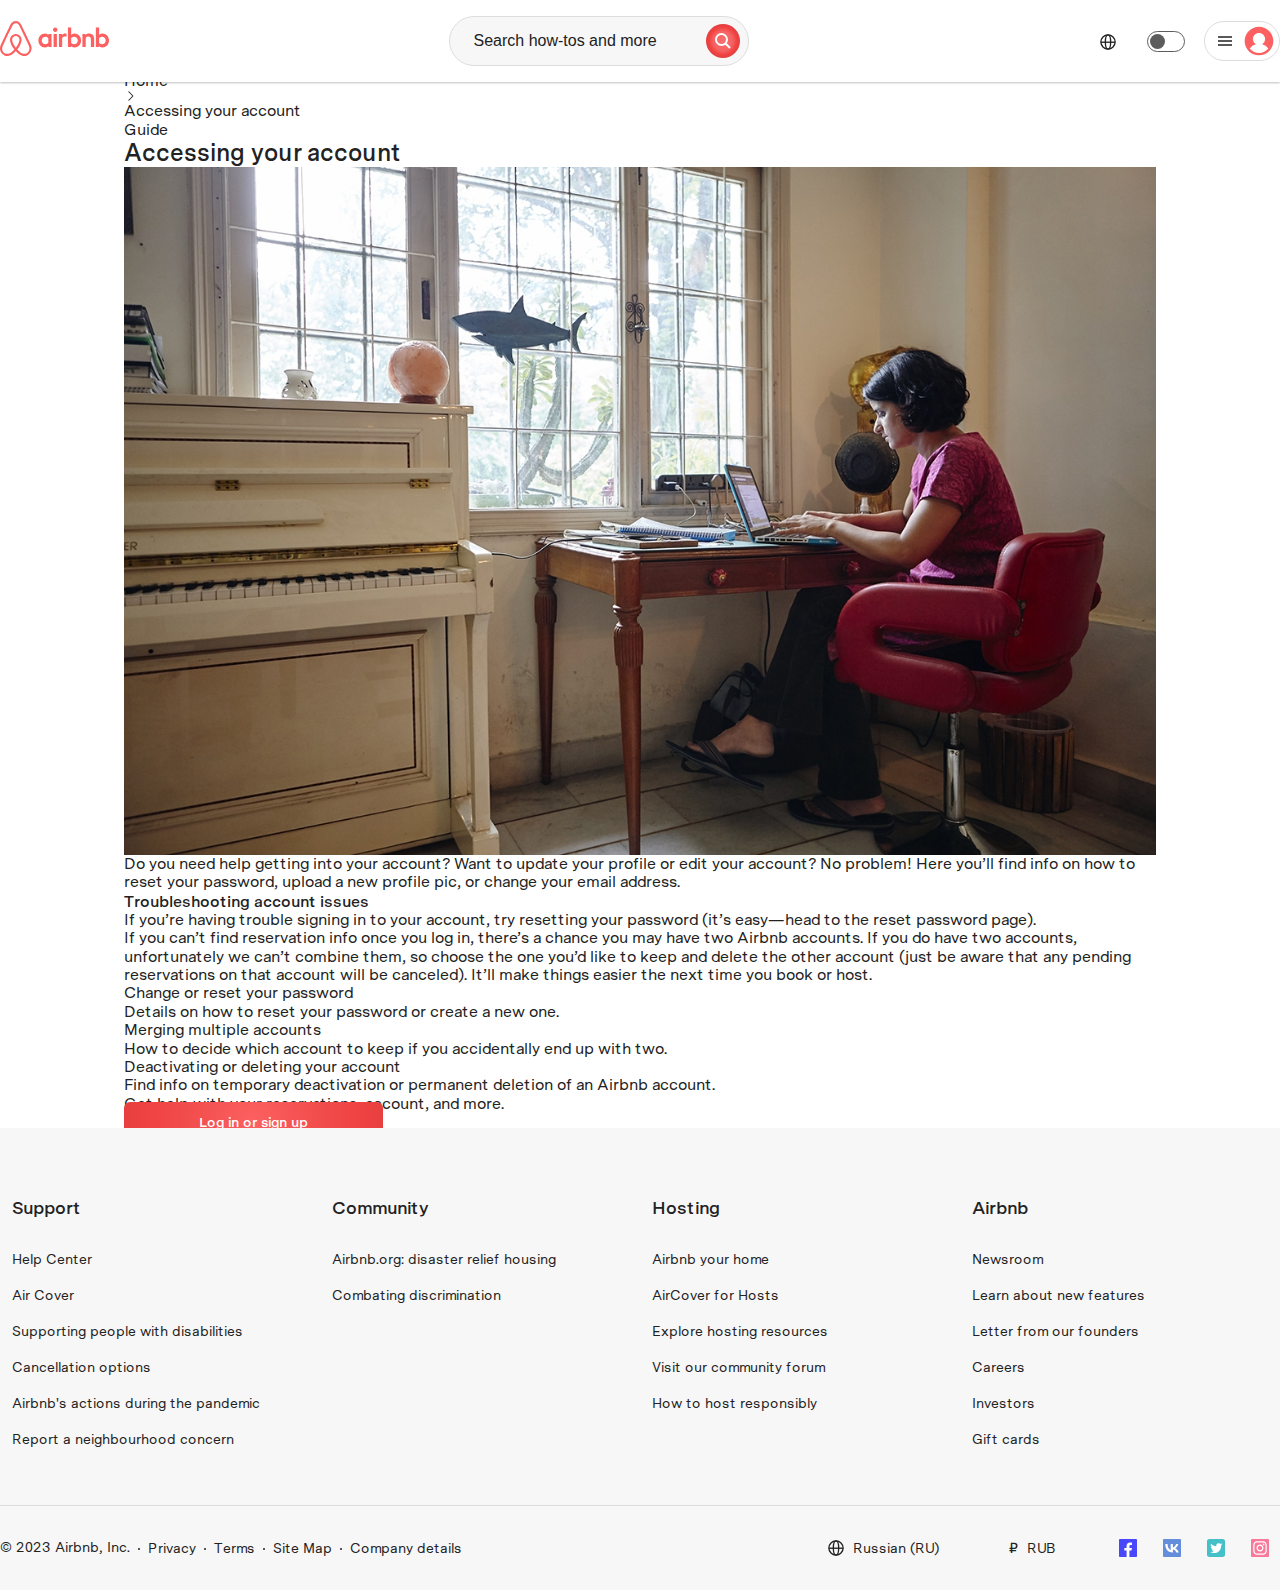
==== help-details.html @ 69969114 "структура стр help-details" ====
<!DOCTYPE html>
<html lang="en">

<head>
  <meta charset="UTF-8">
  <meta http-equiv="X-UA-Compatible" content="IE=edge">
  <meta name="viewport" content="width=device-width, initial-scale=1.0">
  <title>Help-details page</title>
  <meta name="color-scheme" content="light dark">
  <meta name="theme-color" media="(prefers-color-scheme: light)">
  <meta name="theme-color" media="(prefers-color-scheme: dark)">

  <script type="module">
    // https://doka.guide/js/match-media/
    if (matchMedia('(prefers-color-scheme: dark)').media === 'not all') {
      document.documentElement.style.display = 'none';
      document.head.insertAdjacentHTML(
        'beforeend',
        '<link rel="stylesheet" href="styles/light.css" onload="document.documentElement.style.display=\'\'">'
      );
    }
  </script>

  <link rel="stylesheet" href="css/light.css" media="(prefers-color-scheme: light)">
  <link rel="stylesheet" href="css/dark.css" media="(prefers-color-scheme: dark)">
  <link rel="stylesheet" href="css/style.css">
</head>

<body>
  <header class="header">
    <div class="container">
      <div class="flex">
        <a href="index.html" class="header-logo">
          <svg xmlns="http://www.w3.org/2000/svg" width="109" height="35" viewBox="0 0 109 35" fill="none">
            <g clip-path="url(#clip0_202_1081)">
              <path
                d="M57.4454 8.79379C57.4454 10.0551 56.4579 11.0711 55.232 11.0711C54.0062 11.0711 53.0187 10.0551 53.0187 8.79379C53.0187 7.53253 53.9721 6.51652 55.232 6.51652C56.4919 6.55155 57.4454 7.56757 57.4454 8.79379ZM48.3195 13.3834C48.3195 13.5936 48.3195 13.9439 48.3195 13.9439C48.3195 13.9439 47.2639 12.5425 45.0165 12.5425C41.3048 12.5425 38.4104 15.4504 38.4104 19.4795C38.4104 23.4735 41.2708 26.4164 45.0165 26.4164C47.2979 26.4164 48.3195 24.98 48.3195 24.98V25.5756C48.3195 25.8559 48.5238 26.0661 48.7962 26.0661H51.5544V12.8929C51.5544 12.8929 49.0346 12.8929 48.7962 12.8929C48.5238 12.8929 48.3195 13.1381 48.3195 13.3834ZM48.3195 21.8268C47.8087 22.5976 46.7872 23.2633 45.5613 23.2633C43.382 23.2633 41.7134 21.8619 41.7134 19.4795C41.7134 17.0971 43.382 15.6957 45.5613 15.6957C46.7531 15.6957 47.8428 16.3964 48.3195 17.1321V21.8268ZM53.5975 12.8929H56.8665V26.0661H53.5975V12.8929ZM102.428 12.5425C100.18 12.5425 99.1249 13.9439 99.1249 13.9439V6.55155H95.8559V26.0661C95.8559 26.0661 98.3757 26.0661 98.6141 26.0661C98.8865 26.0661 99.0908 25.8208 99.0908 25.5756V24.98C99.0908 24.98 100.146 26.4164 102.394 26.4164C106.106 26.4164 109 23.4735 109 19.4795C109 15.4855 106.105 12.5425 102.428 12.5425ZM101.883 23.2282C100.623 23.2282 99.6357 22.5626 99.1249 21.7918V17.0971C99.6357 16.3964 100.725 15.6607 101.883 15.6607C104.062 15.6607 105.731 17.0621 105.731 19.4444C105.731 21.8268 104.062 23.2282 101.883 23.2282ZM94.1533 18.2533V26.1011H90.8843V18.6386C90.8843 16.4665 90.2033 15.5906 88.3645 15.5906C87.377 15.5906 86.3554 16.1161 85.7084 16.8869V26.0661H82.4395V12.8929H85.0274C85.2998 12.8929 85.5041 13.1381 85.5041 13.3834V13.9439C86.4576 12.9279 87.7175 12.5425 88.9774 12.5425C90.4076 12.5425 91.5994 12.963 92.5529 13.8038C93.7106 14.7848 94.1533 16.046 94.1533 18.2533ZM74.5054 12.5425C72.258 12.5425 71.2023 13.9439 71.2023 13.9439V6.55155H67.9334V26.0661C67.9334 26.0661 70.4532 26.0661 70.6916 26.0661C70.964 26.0661 71.1683 25.8208 71.1683 25.5756V24.98C71.1683 24.98 72.2239 26.4164 74.4713 26.4164C78.183 26.4164 81.0774 23.4735 81.0774 19.4795C81.1114 15.4855 78.217 12.5425 74.5054 12.5425ZM73.9605 23.2282C72.7006 23.2282 71.7131 22.5626 71.2023 21.7918V17.0971C71.7131 16.3964 72.8028 15.6607 73.9605 15.6607C76.1399 15.6607 77.8084 17.0621 77.8084 19.4444C77.8084 21.8268 76.1399 23.2282 73.9605 23.2282ZM65.1071 12.5425C66.0946 12.5425 66.6053 12.7177 66.6053 12.7177V15.8358C66.6053 15.8358 63.8812 14.8899 62.1786 16.8869V26.1011H58.9096V12.8929C58.9096 12.8929 61.4295 12.8929 61.6678 12.8929C61.9402 12.8929 62.1446 13.1381 62.1446 13.3834V13.9439C62.7575 13.2082 64.0855 12.5425 65.1071 12.5425ZM31.1574 24.8749C30.9871 24.4545 30.8168 23.999 30.6466 23.6136C30.3742 22.983 30.1018 22.3874 29.8634 21.8268L29.8293 21.7918C27.4798 16.5365 24.9599 11.2112 22.3039 5.95596L22.2017 5.74575C21.9293 5.22022 21.6569 4.65966 21.3845 4.0991C21.044 3.46847 20.7034 2.8028 20.1586 2.17217C19.069 0.770771 17.5026 0 15.834 0C14.1314 0 12.5991 0.770771 11.4754 2.1021C10.9646 2.73273 10.59 3.3984 10.2495 4.02903C9.9771 4.58959 9.70469 5.15015 9.43227 5.67568L9.33012 5.88589C6.70812 11.1411 4.15423 16.4665 1.80466 21.7217L1.7706 21.7918C1.53224 22.3524 1.25983 22.9479 0.987412 23.5786C0.817153 23.964 0.646893 24.3844 0.476634 24.8398C0.0339598 26.1361 -0.102248 27.3624 0.0680117 28.6236C0.442582 31.2512 2.14517 33.4585 4.49475 34.4394C5.3801 34.8248 6.2995 35 7.25295 35C7.52537 35 7.86589 34.965 8.1383 34.9299C9.26201 34.7898 10.4198 34.4044 11.5435 33.7387C12.9396 32.9329 14.2676 31.7768 15.7659 30.0951C17.2642 31.7768 18.6263 32.9329 19.9884 33.7387C21.1121 34.4044 22.2698 34.7898 23.3935 34.9299C23.6659 34.965 24.0065 35 24.2789 35C25.2323 35 26.1858 34.8248 27.0371 34.4394C29.4207 33.4585 31.0893 31.2162 31.4638 28.6236C31.7362 27.3974 31.6 26.1712 31.1574 24.8749ZM15.8 26.6967C13.9612 24.3143 12.7694 22.0721 12.3607 20.1802C12.1905 19.3744 12.1564 18.6737 12.2586 18.043C12.3267 17.4825 12.531 16.992 12.8034 16.5716C13.4504 15.6256 14.5401 15.03 15.8 15.03C17.0599 15.03 18.1836 15.5906 18.7965 16.5716C19.069 16.992 19.2733 17.4825 19.3414 18.043C19.4435 18.6737 19.4095 19.4094 19.2392 20.1802C18.8306 22.037 17.6388 24.2793 15.8 26.6967ZM29.3867 28.3433C29.1483 30.1652 27.9565 31.7417 26.2879 32.4424C25.4707 32.7928 24.5854 32.8979 23.7 32.7928C22.8487 32.6877 21.9974 32.4074 21.1121 31.8819C19.8862 31.1812 18.6603 30.0951 17.2301 28.4835C19.4776 25.6456 20.8396 23.0531 21.3504 20.7407C21.5888 19.6547 21.6228 18.6737 21.5207 17.7628C21.3845 16.8869 21.078 16.0811 20.6013 15.3804C19.5457 13.8038 17.775 12.8929 15.8 12.8929C13.825 12.8929 12.0543 13.8388 10.9987 15.3804C10.5219 16.0811 10.2155 16.8869 10.0793 17.7628C9.94305 18.6737 9.9771 19.6897 10.2495 20.7407C10.7603 23.0531 12.1564 25.6807 14.3698 28.5185C12.9737 30.1301 11.7137 31.2162 10.4879 31.9169C9.60253 32.4424 8.75124 32.7227 7.89994 32.8278C6.98054 32.9329 6.09519 32.7928 5.312 32.4775C3.64346 31.7768 2.45164 30.2002 2.21328 28.3784C2.11112 27.5025 2.17923 26.6266 2.51975 25.6456C2.6219 25.2953 2.79216 24.9449 2.96242 24.5245C3.20078 23.964 3.4732 23.3684 3.74561 22.7728L3.77966 22.7027C6.12924 17.4825 8.64908 12.1572 11.2711 6.97197L11.3732 6.76176C11.6456 6.23624 11.9181 5.67568 12.1905 5.15015C12.4629 4.58959 12.7694 4.06406 13.1439 3.60861C13.859 2.76777 14.8125 2.31231 15.8681 2.31231C16.9237 2.31231 17.8771 2.76777 18.5922 3.60861C18.9668 4.06406 19.2733 4.58959 19.5457 5.15015C19.8181 5.67568 20.0905 6.23624 20.3629 6.76176L20.4651 6.97197C23.053 12.1922 25.5729 17.5175 27.9224 22.7377V22.7728C28.1948 23.3333 28.4332 23.964 28.7056 24.5245C28.8759 24.9449 29.0461 25.2953 29.1483 25.6456C29.4207 26.5566 29.5229 27.4324 29.3867 28.3433Z"
                fill="#fc6060" />
            </g>
            <defs>
              <clipPath id="clip0_202_1081">
                <rect width="109" height="35" fill="white" />
              </clipPath>
            </defs>
          </svg>
        </a>


        <div class="help-search__wrapper">
          <form class="help-search" action="#" role="search">
            <input class="input-search" type="search" maxlength="100" placeholder="Search how-tos and more">

            <button class="btn btn-search">
              <svg xmlns="http://www.w3.org/2000/svg" viewBox="0 0 32 32" aria-hidden="true" role="presentation"
                focusable="false"
                style="display: block; fill: none; height: 16px; width: 16px; stroke: #fff; stroke-width: 4; overflow: visible;">
                <path fill="none" d="M13 24a11 11 0 1 0 0-22 11 11 0 0 0 0 22zm8-3 9 9"></path>
              </svg>
            </button>

            <div class="search-menu">

              <h3>Top articles</h3>

              <div class="search-menu__article search-menu__items">
                <div class="block-image">
                  <svg xmlns="http://www.w3.org/2000/svg" viewBox="0 0 32 32" aria-hidden="true" role="presentation"
                    focusable="false" style="display: block; height: 24px; width: 24px; fill: currentcolor;">
                    <path
                      d="M25 3a2 2 0 0 1 2 1.85V7h2a2 2 0 0 1 2 1.85V26a3 3 0 0 1-3 3H4a3 3 0 0 1-3-2.82V5a2 2 0 0 1 1.85-2H3zm4 6h-2v17a1 1 0 0 0 2 .12V26zm-4-4H3v21a1 1 0 0 0 .88 1H25zM13 21v2H7v-2zm8 0v2h-6v-2zm-8-4v2H7v-2zm8 0v2h-6v-2zm0-8v6H7V9zm-2 2H9v2h10z">
                    </path>
                  </svg>
                </div>
                <div class="block-description">
                  <p>Canceling your reservation for a stay</p>
                </div>
              </div>

              <div class="search-menu__article search-menu__items">
                <div class="block-image">
                  <svg xmlns="http://www.w3.org/2000/svg" viewBox="0 0 32 32" aria-hidden="true" role="presentation"
                    focusable="false" style="display: block; height: 24px; width: 24px; fill: currentcolor;">
                    <path
                      d="M25 3a2 2 0 0 1 2 1.85V7h2a2 2 0 0 1 2 1.85V26a3 3 0 0 1-3 3H4a3 3 0 0 1-3-2.82V5a2 2 0 0 1 1.85-2H3zm4 6h-2v17a1 1 0 0 0 2 .12V26zm-4-4H3v21a1 1 0 0 0 .88 1H25zM13 21v2H7v-2zm8 0v2h-6v-2zm-8-4v2H7v-2zm8 0v2h-6v-2zm0-8v6H7V9zm-2 2H9v2h10z">
                    </path>
                  </svg>
                </div>
                <div class="block-description">
                  <p>Change the date or time of your Experience reservation</p>
                </div>
              </div>

              <div class="search-menu__article search-menu__items">
                <div class="block-image">
                  <svg xmlns="http://www.w3.org/2000/svg" viewBox="0 0 32 32" aria-hidden="true" role="presentation"
                    focusable="false" style="display: block; height: 24px; width: 24px; fill: currentcolor;">
                    <path
                      d="M25 3a2 2 0 0 1 2 1.85V7h2a2 2 0 0 1 2 1.85V26a3 3 0 0 1-3 3H4a3 3 0 0 1-3-2.82V5a2 2 0 0 1 1.85-2H3zm4 6h-2v17a1 1 0 0 0 2 .12V26zm-4-4H3v21a1 1 0 0 0 .88 1H25zM13 21v2H7v-2zm8 0v2h-6v-2zm-8-4v2H7v-2zm8 0v2h-6v-2zm0-8v6H7V9zm-2 2H9v2h10z">
                    </path>
                  </svg>
                </div>
                <div class="block-description">
                  <p>If your Host cancels your reservation</p>
                </div>
              </div>
            </div>
          </form>
        </div>

        <div class="header-buttons">
          <button class="btn btn-icon">
            <svg viewBox="0 0 18 18" fill="none" xmlns="http://www.w3.org/2000/svg">
              <circle cx="9" cy="9" r="8" stroke="#222" stroke-width="1.5" />
              <ellipse cx="9" cy="9" rx="3" ry="8" stroke="#222" stroke-width="1.5" />
              <line x1="1" y1="9.25" x2="17" y2="9.25" stroke="#222" stroke-width="1.5" />
            </svg>
          </button>

          <fieldset class="switcher">
            <input type="checkbox" class="switch">
            <label for="s2"></label>
          </fieldset>


          <button class="dropdown-button btn">
            <div class="icon">
              <svg viewBox="0 0 32 32" xmlns="http://www.w3.org/2000/svg" aria-hidden="true" role="presentation"
                focusable="false"
                style="display: block; fill: none; height: 16px; width: 16px; stroke: currentcolor; stroke-width: 3; overflow: visible;">
                <g fill="none" fill-rule="nonzero">
                  <path d="m2 16h28"></path>
                  <path d="m2 24h28"></path>
                  <path d="m2 8h28"></path>
                </g>
              </svg>
            </div>

            <div class="avatar">
              <svg viewBox="0 0 32 32" xmlns="http://www.w3.org/2000/svg" aria-hidden="true" role="presentation"
                focusable="false" style="display: block; height: 100%; width: 100%; fill: currentcolor;">
                <path
                  d="m16 .7c-8.437 0-15.3 6.863-15.3 15.3s6.863 15.3 15.3 15.3 15.3-6.863 15.3-15.3-6.863-15.3-15.3-15.3zm0 28c-4.021 0-7.605-1.884-9.933-4.81a12.425 12.425 0 0 1 6.451-4.4 6.507 6.507 0 0 1 -3.018-5.49c0-3.584 2.916-6.5 6.5-6.5s6.5 2.916 6.5 6.5a6.513 6.513 0 0 1 -3.019 5.491 12.42 12.42 0 0 1 6.452 4.4c-2.328 2.925-5.912 4.809-9.933 4.809z">
                </path>
              </svg>
              <!-- <img src="images/header/avatar.jpg" alt="avatar"> -->
            </div>

            <div class="dropdown-menu">
              <a href="#">
                <b>Log in</b>
              </a>
              <a href="#">Sign up</a>
              <div class="dropdown-line"></div>
              <a href="#">Airbnb your home</a>
              <a href="help.html">Help</a>
            </div>
          </button>
        </div>


      </div>
    </div>
  </header>

  <main>
    <section class="help-details">
      <div class="container">
        <div class="wrapper-1">
         
        <nav class="help-details__nav">
          <a href="#">
            <span>Home</span>
          </a>
            <span class="help-details__nav__svg">
              <svg xmlns="http://www.w3.org/2000/svg"
               viewBox="0 0 32 32"
               aria-hidden="true"
               role="presentation"
               focusable="false"
               style="display: block; fill: none; height: 12px; width: 12px; stroke: currentcolor; stroke-width: 2.66667; overflow: visible;">
               <path fill="none" d="m12 4 11.3 11.3a1 1 0 0 1 0 1.4L12 28">
               </path>
              </svg>
            </span>
            <span class="help-details__nav__text">
              Accessing your account
            </span>
        </nav>

        <div class="help-details__block">

          <div class="help-details__leftside">
            <span>
              Guide
            </span>
            <h2>
              Accessing your account
            </h2>
            <div class="help-details__image">
              <img src="images/cards/help-image2.jpg" alt="image">
            </div>
            <p>
              Do you need help getting into your account?
              Want to update your profile or edit your account?
              No problem! Here you’ll find info on how to reset your
              password, upload a new profile pic, or change your email address.
            </p>
            <h3>
              Troubleshooting account issues
            </h3>
            <div class="line-bottom">
            <p>
              If you’re having trouble signing in to your account,
              try resetting your password (it’s easy—head to the <a href="#">reset password page</a>).
            </p>
            <p>
              If you can’t find reservation info once you log in,
              there’s a chance you may have two Airbnb accounts.
              If you do have two accounts, unfortunately we can’t 
              combine them, so choose the one you’d like to keep 
              and delete the other account (just be aware that any
              pending reservations on that account will be canceled).
              It’ll make things easier the next time you book or host.
            </p>
            </div>
            <div class="line-bottom">
              <a href="#">
              Change or reset your password
              </a>
              <p>
              Details on how to reset your password or create a new one.
              </p>
            </div>
            <div class="line-bottom">
              <a href="#">
                Merging multiple accounts
              </a>
              <p>
                How to decide which account to keep if you accidentally end up with two.
              </p>
            </div>
            <div class="line-bottom">
              <a href="#">
                Deactivating or deleting your account
              </a>
              <p>
                Find info on temporary deactivation or permanent deletion of an Airbnb account.
              </p>
            </div>
            
          </div>

          <div class="help-details__rightside">
              <div class="help-details__log-in">
                <p>Get help with your reservations, account, and more.
                </p>
                <a href="https://www.airbnb.co.uk/login?redirect_url=/help" class="btn btn-airbnb" target="_blank">
                  <span>Log in or sign up</span>
                </a>
              </div>
          </div>

        </div>
       
        </div>
      </div>
    </section>
  </main>

  <footer class="footer">
    <div class="container">
      <div class="footer-top">
        <nav class="footer-top__column">
          <h3>Support</h3>

          <a class="footer-link" href="#" target="_blank">Help Center</a>
          <a class="footer-link" href="#" target="_blank">Air Cover</a>
          <a class="footer-link" href="#" target="_blank">Supporting people with disabilities</a>
          <a class="footer-link" href="#" target="_blank">Cancellation options</a>
          <a class="footer-link" href="#" target="_blank">Airbnb's actions during the pandemic</a>
          <a class="footer-link" href="#" target="_blank">Report a neighbourhood concern</a>
        </nav>

        <nav class="footer-top__column">
          <h3>Community</h3>

          <a class="footer-link" href="#" target="_blank">Airbnb.org: disaster relief housing</a>
          <a class="footer-link" href="#" target="_blank">Combating discrimination</a>
        </nav>

        <nav class="footer-top__column">
          <h3>Hosting</h3>

          <a class="footer-link" href="#" target="_blank">Airbnb your home</a>
          <a class="footer-link" href="#" target="_blank">AirCover for Hosts</a>
          <a class="footer-link" href="#" target="_blank">Explore hosting resources</a>
          <a class="footer-link" href="#" target="_blank">Visit our community forum</a>
          <a class="footer-link" href="#" target="_blank">How to host responsibly</a>
        </nav>

        <nav class="footer-top__column">
          <h3>Airbnb</h3>

          <a class="footer-link" href="#" target="_blank">Newsroom</a>
          <a class="footer-link" href="#" target="_blank">Learn about new features</a>
          <a class="footer-link" href="#" target="_blank">Letter from our founders</a>
          <a class="footer-link" href="#" target="_blank">Careers</a>
          <a class="footer-link" href="#" target="_blank">Investors</a>
          <a class="footer-link" href="#" target="_blank">Gift cards</a>
        </nav>
      </div>

      <div class="footer-bottom">
        <nav class="footer-bottom__row">
          <h3>© 2023 Airbnb, Inc.</h3>
          <a class="footer-link ml-8px" href="#" target="_blank">Privacy</a>
          <a class="footer-link ml-8px" href="#" target="_blank">Terms</a>
          <a class="footer-link ml-8px" href="#" target="_blank">Site Map</a>
          <a class="footer-link ml-8px" href="#" target="_blank">Company details<a>
        </nav>

        <nav class="footer-bottom__row">
          <button class="btn btn-ghost btn-icon">
            <svg class="mr-5" width="16" height="16" viewBox="0 0 18 18" fill="none" xmlns="http://www.w3.org/2000/svg">
              <circle cx="9" cy="9" r="8" stroke="#222222" stroke-width="1.5" />
              <ellipse cx="9" cy="9" rx="3" ry="8" stroke="#222222" stroke-width="1.5" />
              <line x1="1" y1="9.25" x2="17" y2="9.25" stroke="#222222" stroke-width="1.5" />
            </svg>
            Russian (RU)
          </button>
          <button class="btn btn-ghost">
            <span class="mr-5">₽</span>
            RUB
          </button>

          <a class="mr-8" href="#" target="_blank">
            <svg viewBox="0 0 32 32" xmlns="http://www.w3.org/2000/svg"
              style="display:block;height:18px;width:18px;fill:#4848fa" aria-label="Open Facebook" role="img"
              focusable="false">
              <path
                d="m30 0c.5304 0 1.0391.210714 1.4142.585786.3751.375073.5858.883784.5858 1.414214v28c0 .5304-.2107 1.0391-.5858 1.4142s-.8838.5858-1.4142.5858h-28c-.53043 0-1.039141-.2107-1.414214-.5858-.375072-.3751-.585786-.8838-.585786-1.4142v-28c0-.53043.210714-1.039141.585786-1.414214.375073-.375072.883784-.585786 1.414214-.585786z">
              </path>
              <path
                d="m22.9375 16h-4.438v-3.001c0-1.266.62-2.499 2.607-2.499h2.018v-3.938s-1.831-.312-3.582-.312c-3.654 0-6.043 2.215-6.043 6.225v3.525h-4.06298v4.625h4.06298v11.375h5v-11.375h3.728z"
                fill="#fff">
              </path>
            </svg>
          </a>

          <a class="mr-8" href="#" target="_blank">
            <svg viewBox="0 0 32 32" xmlns="http://www.w3.org/2000/svg"
              style="display:block;height:18px;width:18px;fill:white;" aria-label="Open &quot;VKontakte&quot;"
              role="img" focusable="false">
              <g>
                <path
                  d="m30 0c.5304 0 1.0391.210714 1.4142.585786.3751.375073.5858.883784.5858 1.414214v28c0 .5304-.2107 1.0391-.5858 1.4142s-.8838.5858-1.4142.5858h-28c-.53043 0-1.039141-.2107-1.414214-.5858-.375072-.3751-.585786-.8838-.585786-1.4142v-28c0-.53043.210714-1.039141.585786-1.414214.375073-.375072.883784-.585786 1.414214-.585786z"
                  fill="#648dda"></path>
                <path
                  d="m17.0718 23.9756c-8.19992 0-12.87692-5.6214-13.0718-14.9756h4.10743c.13492 6.8657 3.16297 9.7739 5.56147 10.3735v-10.3735h3.8677v5.9213c2.3685-.2548 4.8567-2.9532 5.6962-5.9213h3.8676c-.6446 3.6577-3.3429 6.356-5.2617 7.4653 1.9188.8995 4.992 3.253 6.1613 7.5103h-4.2575c-.9144-2.8482-3.1928-5.0518-6.2059-5.3516v5.3516z"
                  fill="#fff">
                </path>
              </g>
            </svg>
          </a>

          <a class="mr-8" href="#" target="_blank">
            <svg viewBox="0 0 32 32" xmlns="http://www.w3.org/2000/svg"
              style="display:block;height:18px;width:18px;fill:#45c0c9;" aria-label="Open Twitter" role="img"
              focusable="false">
              <path
                d="m32 4v24c0 2.209139-1.790861 4-4 4h-24c-2.209139 0-4-1.790861-4-4v-24c0-2.209139 1.790861-4 4-4h24c2.209139 0 4 1.790861 4 4z">
              </path>
              <path
                d="m18.664 7.985c-.8591.45781-1.5466 1.18188-1.9594 2.0636-.4127.8817-.5283 1.8734-.3296 2.8264-3.5-.188-6.875-1.813-9.063-4.625-.29765.47541-.49825 1.00504-.59024 1.55834-.09199.55336-.07354 1.11936.05428 1.66546.12782.5462.36249 1.0616.69047 1.5166.32797.4551.74278.8407 1.22049 1.1346-.687 0-1.374-.125-2-.438.063 2.063 1.5 3.876 3.5 4.313-.624.188-1.312.188-2 .063.626 1.812 2.313 3.062 4.188 3.125-1.813 1.5-4.25 2.187-6.563 1.812 1.93253 1.2895 4.18757 2.0119 6.5096 2.0855 2.3221.0736 4.6184-.5047 6.6286-1.6692 2.0103-1.1646 3.6543-2.8689 4.7456-4.9198 1.0913-2.051 1.5864-4.3666 1.4292-6.6845.875-.624 1.625-1.374 2.188-2.312-.75.375-1.625.625-2.5.75.937-.563 1.625-1.438 2-2.5-.875.5-1.813.875-2.813 1.063-.6801-.6967-1.5679-1.15401-2.53-1.3033-.9621-.1493-1.9467.01748-2.806.4753z"
                fill="#fff">
              </path>
            </svg>
          </a>

          <a class="mr-8" href="#" target="_blank">
            <svg viewBox="0 0 32 32" xmlns="http://www.w3.org/2000/svg"
              style="display:block;height:18px;width:18px;fill:#f87999;" aria-label="Open Instagram" role="img"
              focusable="false">
              <path
                d="m30 0h-28c-1.10457 0-2 .89543-2 2v28c0 1.1046.89543 2 2 2h28c1.1046 0 2-.8954 2-2v-28c0-1.10457-.8954-2-2-2z">
              </path>
              <path
                d="m15.714 4h1.244c2.399.003 2.847.02 3.99.072 1.277.058 2.15.261 2.912.558.79.307 1.459.717 2.126 1.384.6105.59958 1.0828 1.32512 1.384 2.126l.023.058c.28.74.473 1.587.532 2.805l.019.404c.044 1.01.056 1.626.056 4.4v.912c-.002 2.61-.018 3.05-.072 4.229-.058 1.277-.261 2.15-.558 2.912-.3012.8009-.7735 1.5264-1.384 2.126-.5996.6105-1.3251 1.0828-2.126 1.384l-.058.023c-.74.28-1.587.473-2.805.532l-.404.019c-1.01.044-1.626.056-4.4.056h-.912c-2.61-.002-3.05-.018-4.229-.072-1.277-.058-2.15-.261-2.912-.558-.80088-.3012-1.52642-.7735-2.126-1.384-.61048-.5996-1.08279-1.3251-1.384-2.126l-.023-.058c-.28-.74-.473-1.587-.533-2.805l-.016-.367c-.045-1.02-.058-1.616-.058-4.344v-1.003c.002-2.612.018-3.051.072-4.23.058-1.261.256-2.128.547-2.884l.011-.03c.30133-.80054.77364-1.52572 1.384-2.125.59956-.61048 1.3251-1.08279 2.126-1.384l.058-.023c.74-.28 1.587-.473 2.805-.533l.367-.016c1.02-.045 1.616-.058 4.344-.058zm.91 2.162h-1.248c-2.304.002-2.908.013-3.81.052l-.415.018c-1.17.053-1.805.249-2.228.413-.56.218-.96.478-1.38.898-.411.411-.67.803-.884 1.345l-.024.062c-.162.423-.35 1.056-.403 2.2l-.02.45c-.038.905-.049 1.53-.05 3.945v1.08c.002 2.636.016 3.046.07 4.224l.004.074c.058 1.123.248 1.74.41 2.154.217.56.477.96.897 1.38.411.411.803.67 1.345.884l.062.024c.423.162 1.056.35 2.2.403l.45.02c.904.038 1.53.049 3.945.05h1.08c2.636-.002 3.046-.016 4.224-.07l.074-.004c1.123-.058 1.74-.248 2.154-.41.5214-.1919.993-.4984 1.38-.897.411-.411.67-.803.884-1.345l.024-.062c.162-.423.35-1.056.403-2.201l.02-.448c.038-.906.049-1.531.05-3.946v-1.08c-.002-2.636-.016-3.046-.07-4.224l-.004-.074c-.058-1.123-.248-1.74-.41-2.154-.1921-.52125-.4986-.99281-.897-1.38-.3781-.38966-.8373-.69145-1.345-.884l-.062-.024c-.418-.16-1.042-.347-2.164-.401l-.453-.02c-.901-.04-1.505-.05-3.809-.052zm-.624 3.676c.8092 0 1.6105.15939 2.3581.4691.7476.3096 1.4269.7635 1.9991 1.3357s1.0261 1.2515 1.3357 1.9991c.3097.7476.4691 1.5489.4691 2.3581s-.1594 1.6105-.4691 2.3581c-.3096.7476-.7635 1.4269-1.3357 1.9991s-1.2515 1.0261-1.9991 1.3357c-.7476.3097-1.5489.4691-2.3581.4691-1.6343 0-3.2016-.6492-4.3572-1.8048s-1.8048-2.7229-1.8048-4.3572.6492-3.2016 1.8048-4.3572 2.7229-1.8048 4.3572-1.8048zm0 2.162c-1.0609 0-2.0783.4214-2.8284 1.1716-.7502.7501-1.1716 1.7675-1.1716 2.8284s.4214 2.0783 1.1716 2.8284c.7501.7502 1.7675 1.1716 2.8284 1.1716s2.0783-.4214 2.8284-1.1716c.7502-.7501 1.1716-1.7675 1.1716-2.8284s-.4214-2.0783-1.1716-2.8284c-.7501-.7502-1.7675-1.1716-2.8284-1.1716zm6.406-3.846c.1891 0 .3764.03725.5511.10961.1747.07237.3334.17844.4671.31216.1338.13371.2398.29246.3122.46717.0724.1747.1096.36196.1096.55106s-.0372.37636-.1096.5511c-.0724.1747-.1784.3334-.3122.4671-.1337.1338-.2924.2398-.4671.3122s-.362.1096-.5511.1096c-.3819 0-.7482-.1517-1.0182-.4218-.2701-.27-.4218-.63629-.4218-1.0182s.1517-.74818.4218-1.01823c.27-.27006.6363-.42177 1.0182-.42177z"
                fill="#fff"></path>
            </svg>
          </a>
        </nav>
      </div>
    </div>
  </footer>

  <script src="js/theme-switcher.js"></script>
  <script type="module" src="js/help.js"></script>
  <script src="js/index.js"></script>
</body>

</html>
---- css/light.css ----
:root {
  --body-color: #ffffff; /* общий фон */

  --bg-body: var(--body-color);


  --title-color: #222222; /* цвет заголовков */
  --subtitle-color: #42526B; /* цвет подзаголовков */

  --nav-link-color: #222222; /* цвет ссылок в навигации */

  --accent-color: #fc6060; /* основной цвет тем */

  --bg-hover: #F7F7F7;

  --banner-title: #fd7b7b;

  --text-secondary: #5E5E5E;

  --box-shadow: 0 1px 2px #00000040;

  --line-footer: 1px solid #dddddd;

  --bg-footer: var(--bg-hover);

  --label-color: #717171; /* цвет текста label, placeholder */

  --switch-hover: #b6b6b6;

  --swiper-color: #a77979af;

  --help-detail-color: var(--title-color);

   /* dropdown */
   --dropdown-button-bg: #ffffff;
   --dropdown-border-color: #ddd;
   --dropdown-box-shadow: 0 2px 4px rgba(0,0,0,0.18);
   --dropdown-shadow: hsla(0, 0%, 0%, 0.122);

  /* search-menu*/
   --search-menu-shadow: rgba(0, 0, 0, 0.28);


    /* btn-search*/
   --btn-search: radial-gradient(circle at center, #fc6f6f 0%, #f56262 40%, #f04242 57.5%, #df3d3d 75%, #c42b2b 100%);
}

/* btn-primary */
.btn-primary {
  --button-bg-color: #fc6060;
  --button-content-color: #ffffff;
}

/* btn-dark */
/*.btn-dark {
  --button-content-color: #fff;
  --button-bg-color: #222222;
}*/


/* forms */
input[type='text'],
input[type='email'],
input[type='password'],
input[type="tel"],
textarea {
  --input-bg-color: #ffffff;
  --input-border-color: #B0B0B0;
  --input-text-color: #222222;
}

input:not([type="checkbox"]):focus,
textarea:focus {
  --box-shadow: inset 0 0 0 2px var(--banner-title);
}

.text-secondary {
  color: var(--text-secondary);
}

.footer-bottom__row:nth-child(1) .footer-link::before {
  background: var(--nav-link-color);
}

.footer-bottom__row button {
  color: #222;
}

.mr-8:hover {
  background-color: #e0e0e0;
}

.footer-bottom__row button:hover {
  background-color: #e0e0e0;
}

.btn-airbnb,
.log-in_link {
  background-image: radial-gradient(circle at center, #fc6060 0%, #f14b4b 27.5%, #f04242 40%, #df3d3d 57.5%, #c42b2b 75%, #c42b2b 100%);
}

/* чекбокс в модалке */
.modal-checkbox {
  --checkbox-bg-color-default: #ffffff;
  --checkbox-bg-color-checked: #fc6060;
  --checkbox-mark-color: #ffffff;
  --checkbox-border-color: #B0B0B0;
}

.dropdown-line {
  --dropdown-line: #ddd;
}

.block-image {
  --image-color: #ebebeb;
}

.tabs-btn__active::after {
  --tabs-after: var(--nav-link-color);
}
---- css/dark.css ----
:root {
  --body-color: #292929; /* общий фон */

  --bg-body: #424242;


  --title-color: #ffffff; /* цвет заголовков */
  --subtitle-color: #B4BBC5;/* цвет подзаголовков */

  --nav-link-color: #ffffff; /* цвет ссылок в навигации */

  --accent-color: #BB86FC; /* основной цвет тем */

  --bg-hover: #ffffff1f;

  --banner-title: rgb(255, 187, 60);

  --box-shadow: 0 1px 2px #61616140;
  
  --line-footer: 1px solid #777777;

  --bg-footer: var(--body-color);

  --label-color: rgba(255, 255, 255, 0.38); /* цвет текста label, placeholder */

  --swiper-color: #c392ff57;

  --help-detail-color: var(--subtitle-color);

  /* dropdown */
  --dropdown-button-bg: #292929;
  --dropdown-border-color: rgba(255, 255, 255, 0.3);
  --dropdown-box-shadow: 0px 8px 10px rgba(0, 0, 0, 0.14), 0px 3px 14px rgba(0, 0, 0, 0.12), 0px 5px 5px rgba(0, 0, 0, 0.2);

  --dropdown-shadow: #00000050;

  /* search-menu*/
  --search-menu-shadow: rgba(0, 0, 0, 0.473);


  
    /* btn-search*/
    --btn-search: radial-gradient(circle at center, #b277fc 0%, #a66aee 40%, #8243ce 57.5%, #602ba0 75%, #602ba0 100%);
}

/* logo */
.header-logo svg path {
  fill: var(--accent-color);
}

.card-text__rating, .card-text__title, .card-text svg path {
  color: var(--title-color);
  fill: var(--subtitle-color);
}

.text-secondary {
  color: var(--subtitle-color);
}


/* btn-primary */
.btn-primary {
  --button-bg-color: #BB86FC;
  --button-content-color: #000000;
}

.btn-airbnb,
.log-in_link {
  background-image: radial-gradient(circle at center, #b277fc 0%, #a66aee 27.5%, #8243ce 40%, #602ba0 57.5%, #4e08a3 75%, #3108a3 100%);
}

/* btn-dark */
/*.btn-dark {
  --button-content-color: #222222;
  --button-bg-color: #ffffff;
}*/




/* forms */
input[type='text'],
input[type='email'],
input[type='password'],
input[type='tel'],
textarea {
  --input-bg-color: transparent;
  --input-border-color: rgba(255, 255, 255, 0.6);
  --input-text-color: rgba(255, 255, 255, 0.87);
}

input:not([type="checkbox"]):focus,
textarea:focus {
  --box-shadow: inset 0 0 0 2px #BB86FC;
}


.price-current {
  color: var(--title-color);
}

.footer-top__column h3 {
  color: #777;
}

.footer-bottom__row h3 {
  color: var(--title-color);
}

.footer-bottom__row:nth-child(1) .footer-link::before {
  background: var(--title-color);
}

.footer-bottom__row button {
  color: var(--title-color);
}

.footer-buttom_row button:hover {
  background-color: var(--bg-hover);
}

.mr-8:hover {
  background-color: var(--bg-hover);
}

/* чекбокс в модалке */
.modal-checkbox {
  --checkbox-bg-color-default: transparent;
  --checkbox-bg-color-checked: #BB86FC;
  --checkbox-mark-color: #222222;
  --checkbox-border-color: rgba(255, 255, 255, 0.6);
}

.dropdown-line {
  --dropdown-line: var(--bg-hover);
}

.block-image {
  --image-color: var(--bg-hover);
}

.tabs-btn__active::after {
  --tabs-after:   #7300ff ;
}
---- css/style.css ----
@import "../css/fonts.css";
@import "../css/normalize.css";
@import "../css/forms.css";
@import "../lib/swiper.css";
@import "../css/modal.css";
@import "../css/help.css";



body {
  font-family: 'Messina Sans', sans-serif;
  margin: 0;
  color: #222222;
  background-color: var(--bg-body);
  position: relative;
  min-height: 100vh;
}

* {
  box-sizing: border-box;
}

h1,
h2,
h3,
p {
  margin: 0;
}

a {
  text-decoration: none;
  color: var(--nav-link-color);
}

img {
  vertical-align: middle;
  max-width: 100%;
}

.container {
  width: 100%;
  max-width: 1312px;
  margin: 0 auto;
}


/* header */
.header {
  background-color: var(--body-color);
  min-height: 72px;
  box-sizing: border-box;
  width: 100%;
  z-index: 2;
  padding: 16px 0;
  position: fixed;
  top: 0;
  left: 0;
  right: 0;
  box-shadow: var(--box-shadow);
}

.header-nav {
  display: inline-flex;
  width: 64%;
  flex-direction: row;
  justify-content: center;
  gap: 8px;
}

.header-nav__link {
  font-family: 'Messina Sans', sans-serif;
  font-weight: 400;
  padding: 10px 0;
  border: 0;
  margin: 0 8px;
  background-color: transparent;
  position: relative;
  text-transform: capitalize;
}

.header-nav__link::after,
.link-active::after {
  content: '';
  height: 2px;
  position: absolute;
  bottom: 0;
  width: 100%;
  background-color: var(--nav-link-color);
  inset-inline: 0;
  transform: scaleX(0);
  transition: transform 0.2s ease;
}

.header-nav__link:hover {
  opacity: 0.65;
}

/* анимация линии при наведении на неактивную ссылку */
.header-nav__link:hover::after {
  transform: scaleX(1);
  opacity: 0.65;
}

.link-active {
  color: var(--accent-color);
}

/* активная ссылка должна быть непрозрачной */
.link-active:hover {
  opacity: 1;
}

/* активная ссылка должна быть непрозрачной */
.link-active:hover::after {
  opacity: 1;
}

/* анимация линии при наведении на активную ссылку */
.link-active::after {
  background-color: var(--accent-color);
  transform: scaleX(1);
}

.header-buttons {
  display: inline-flex;
  width: 15%;
  justify-content: space-between;
}



/* banner */
.banner {
  background-image: url(../images/banner/banner.jpg);
  min-height: 100vh;
  background-position: top left;
  background-repeat: no-repeat;
  background-size: cover;
  padding: 48px 0;
  margin-bottom: 40px;
}


.banner-description {
  display: inline-flex;
  flex-direction: column;
  align-items: flex-start;
  padding-top: 200px;
}

.banner-title {
  font-size: 60px;
  line-height: 52px;
  margin-bottom: 30px;
  color: var(--banner-title);
}

.banner-title span {
  font-size: 48px;
  line-height: 52px;
  color: #ffffff;
}

.banner-subtitle {
  font-size: 16px;
  line-height: 20px;
  margin-bottom: 40px;
  color: #ffffff;
}

/* swiper-slider   */
.swiper-button-prev,
.swiper-button-next {
  --swiper-navigation-size: 14px;
  top: 2%;
  color: #ffffff;
  background-color: transparent;
  border: 1px solid #fff;
  border-radius: 6px;
  width: 32px;
  height: 32px;
}

.swiper-button-prev {
  left: 94.5%;
}

.swiper-button-next {
  right: 0;
}

.swiper-button-next::after,
.swiper-button-prev::after {
  font-size: 12px;
}

main {
  padding: 72px 0 458px;
}






/* cards */
.cards {
  padding: 30px 0;
}

.card-wrapper {
  position: relative;
  width: 313px;
  display: inline-flex;
}

.card {
  margin-bottom: 30px;
}

.card img {
  max-width: 100%;
  height: 313px;
  vertical-align: middle;
  /* убираем зазор снизу */
  object-fit: cover;
  border-radius: 6px;
}

.card-image {
  min-height: 313px;
  border-radius: 6px;
  position: relative;
  margin-bottom: 16px;
}

.card-link {
  display: block;
  height: 100%;
  width: 100%;
  outline: none;
  position: absolute;
  top: 0;
  left: 0;
  right: 0;
  bottom: 0;
  background: transparent;
  z-index: 1;
  /* пользователь может перейти по ссылке на новой вкладке */
}

.card-heart {
  display: inline-block;
  fill: rgba(0, 0, 0, 0.5);
  height: 24px;
  width: 24px;
  stroke: #FFFFFF;
  stroke-width: 2;
  vertical-align: middle;
  position: absolute;
  z-index: 1;
  /* перекрытие кликабельной ссылки на карточке */
  top: 18px;
  right: 18px;
}

.heart-active {
  fill: #FF385C;
}

.card-host {
  padding: 4px 8px;
  border-radius: 6px;
  background-color: #fff;
  position: absolute;
  top: 18px;
  left: 18px;
  font-size: 14px;
  font-weight: 600;
  color: #222;
}

.card-text__title {
  white-space: nowrap;
  overflow-x: hidden;
  text-overflow: ellipsis;
  max-width: 230px;
}

.card-text__title,
.card-text__rating {
  font-size: 14px;
  margin-bottom: 8px;
  font-weight: 600;
}

.text-secondary {
  font-size: 14px;
  font-weight: normal;
  margin-bottom: 8px;
}

.card-text__descr {
  display: -webkit-box;
  -webkit-line-clamp: 2;
  -webkit-box-orient: vertical;
  overflow: hidden;
  text-overflow: ellipsis;
}

.card-text__price {
  width: 48%;
}

.price-prev {
  text-decoration: line-through;
  font-weight: 600;
}

.price-current {
  font-weight: 600;
  color: var(--title-color);
  position: relative;
}

.price-current::after {
  content: '';
  display: inline-block;
  width: 2px;
  height: 2px;
  background-color: #5E5E5E;
  border-radius: 50%;
  margin-left: 4px;
  vertical-align: middle;
  position: absolute;
  top: 50%;
  margin-top: -1px;
}

h3 {
  font-size: 16px;
  line-height: 19px;
}

.km,
.date {
  color: #717171;
  font-size: 12px;
  line-height: 14px;
}

.night {
  color: #222222;
  font-size: 14px;
  line-height: 17px;
}


/* footer */
.footer {
  padding: 22px 0;
  background-color: var(--bg-footer);
  position: absolute;
  bottom: 0;
  left: 0;
  right: 0;
  width: 100%;
}

.footer-rights {
  font-weight: 400;
  font-size: 16px;
  line-height: 24px;
  color: var(--title-color);
}

.footer-top {
  padding: 48px 0;
  display: flex;
  justify-content: space-between;
}

.footer-top__column {
  display: flex;
  flex-direction: column;
  padding: 0 12px;
  width: 100%;
}

.footer-top__column h3 {
  font-size: 18px;
  font-weight: 600;
  margin-bottom: 24px;
  margin-top: 0;
}

.footer-link {
  color: var(--nav-link-color);
  font-weight: 400;
  font-size: 14px;
  line-height: 36px;
}

.footer-link:hover {
  text-decoration: underline;
}

.footer-bottom {
  display: flex;
  justify-content: space-between;
  align-items: center;
  border-top: var(--line-footer);
  padding-top: 22px;
}

.footer-bottom__row {
  display: flex;
  align-items: center;
}

.footer-bottom__row h3 {
  font-size: 14px;
  font-weight: 400;
}

.footer-bottom__row:nth-child(1) .footer-link::before {
  content: "";
  vertical-align: middle;
  width: 2px;
  height: 2px;
  border-radius: 50%;
  margin: 0 8px;
  display: inline-block;
}

.footer-rights {
  font-weight: 400;
  font-size: 16px;
  line-height: 24px;
  color: var(--title-color);
}

.footer-bottom__row button {
  background-color: transparent;
  border: transparent;
  cursor: pointer;
  padding: 10px;
  border-radius: 6px;
  font-size: 14px;
  font-weight: 400;
}

.mr-5 {
  margin-right: 5px;
}

.mr-8 {
  width: 40px;
  height: 40px;
  padding: 11px;
  border-radius: 50%;
  margin-left: 4px;
  background-color: transparent;
}


/* .dropdown-button */
.dropdown-button {
  display: inline-flex;
  justify-content: space-between;
  align-items: center;
  padding: 5px 5px 5px 12px;
  margin: 0;
  min-width: 76px;
  max-height: 38px;
  border-radius: 4px;
  background-color: var(--dropdown-button-bg);
  border: 1px solid var(--dropdown-border-color);
  border-radius: 21px;
  outline: none;
  cursor: pointer;
  position: relative;
}

.dropdown-button:hover,
.dropdown-button:focus {
  box-shadow: var(--dropdown-box-shadow);
}

.dropdown-button .icon svg path {
  stroke: var(--nav-link-color);
}

.dropdown-button .avatar svg path {
  fill: var(--accent-color);
}

.avatar {
  width: 30px;
  height: 30px;
  color: var(--avatar-bg);
}

.avatar img {
  object-fit: cover;
  width: 100%;
  height: 100%;
  border-radius: 50%;
}

.dropdown-menu {
  display: none;
  background-color: var(--dropdown-button-bg);
  color: var(--nav-link-color);
  flex-direction: column;
  align-items: flex-start;
  border-radius: 12px;
  box-shadow: 0 2px 16px var(--dropdown-shadow);
  margin-top: 34px;
  padding: 8px 0;
  position: absolute;
  right: 0;
  top: 50%;
  /* max-height: calc(100vh - 100px); */
  overflow-y: auto;
  min-width: 240px;
}

.dropdown-show {
  display: inline-flex;
}

.dropdown-menu a {
  padding: 12px 16px;
  font-size: 14px;
  font-weight: 400;
  display: inline-block;
  width: 100%;
  white-space: nowrap;
  text-overflow: ellipsis;
  max-width: 240px;
  overflow-x: hidden;
  text-align: left;
  letter-spacing: 0.5px;
}

.dropdown-menu a:hover {
  background-color: var(--bg-hover);
}
 

.dropdown-line {
  background-color:var(--dropdown-line);
  height: 1px;
  width: 100%;
  margin: 8px 0;
}



/* skeleton */
.skeleton {
  position: relative;
}

.skeleton::before {
  content: '';
  position: absolute;
  top: 0;
  left: 0;
  width: 100%;
  height: 100%;
  z-index: 3;
  background: linear-gradient(90deg, #eee, #f9f9f9, #eee);
  background-size: 200%;
  animation: skeleton 1s infinite reverse;
}

@keyframes skeleton {
  0% {
    background-position: -100% 0;
  }

  100% {
    background-position: 100% 0;
  }
}




/* утилиты, атомарные классы */
.mt-16 {
  margin-top: 16px;
}


.inline {
  display: inline-block;
  vertical-align: middle;
}

.ml-8 {
  margin-left: 8px;
}

.flex-start {
  display: flex;
  align-items: flex-start;
  justify-content: space-between;
}

.flex {
  display: flex;
  align-items: center;
  justify-content: space-between;
}
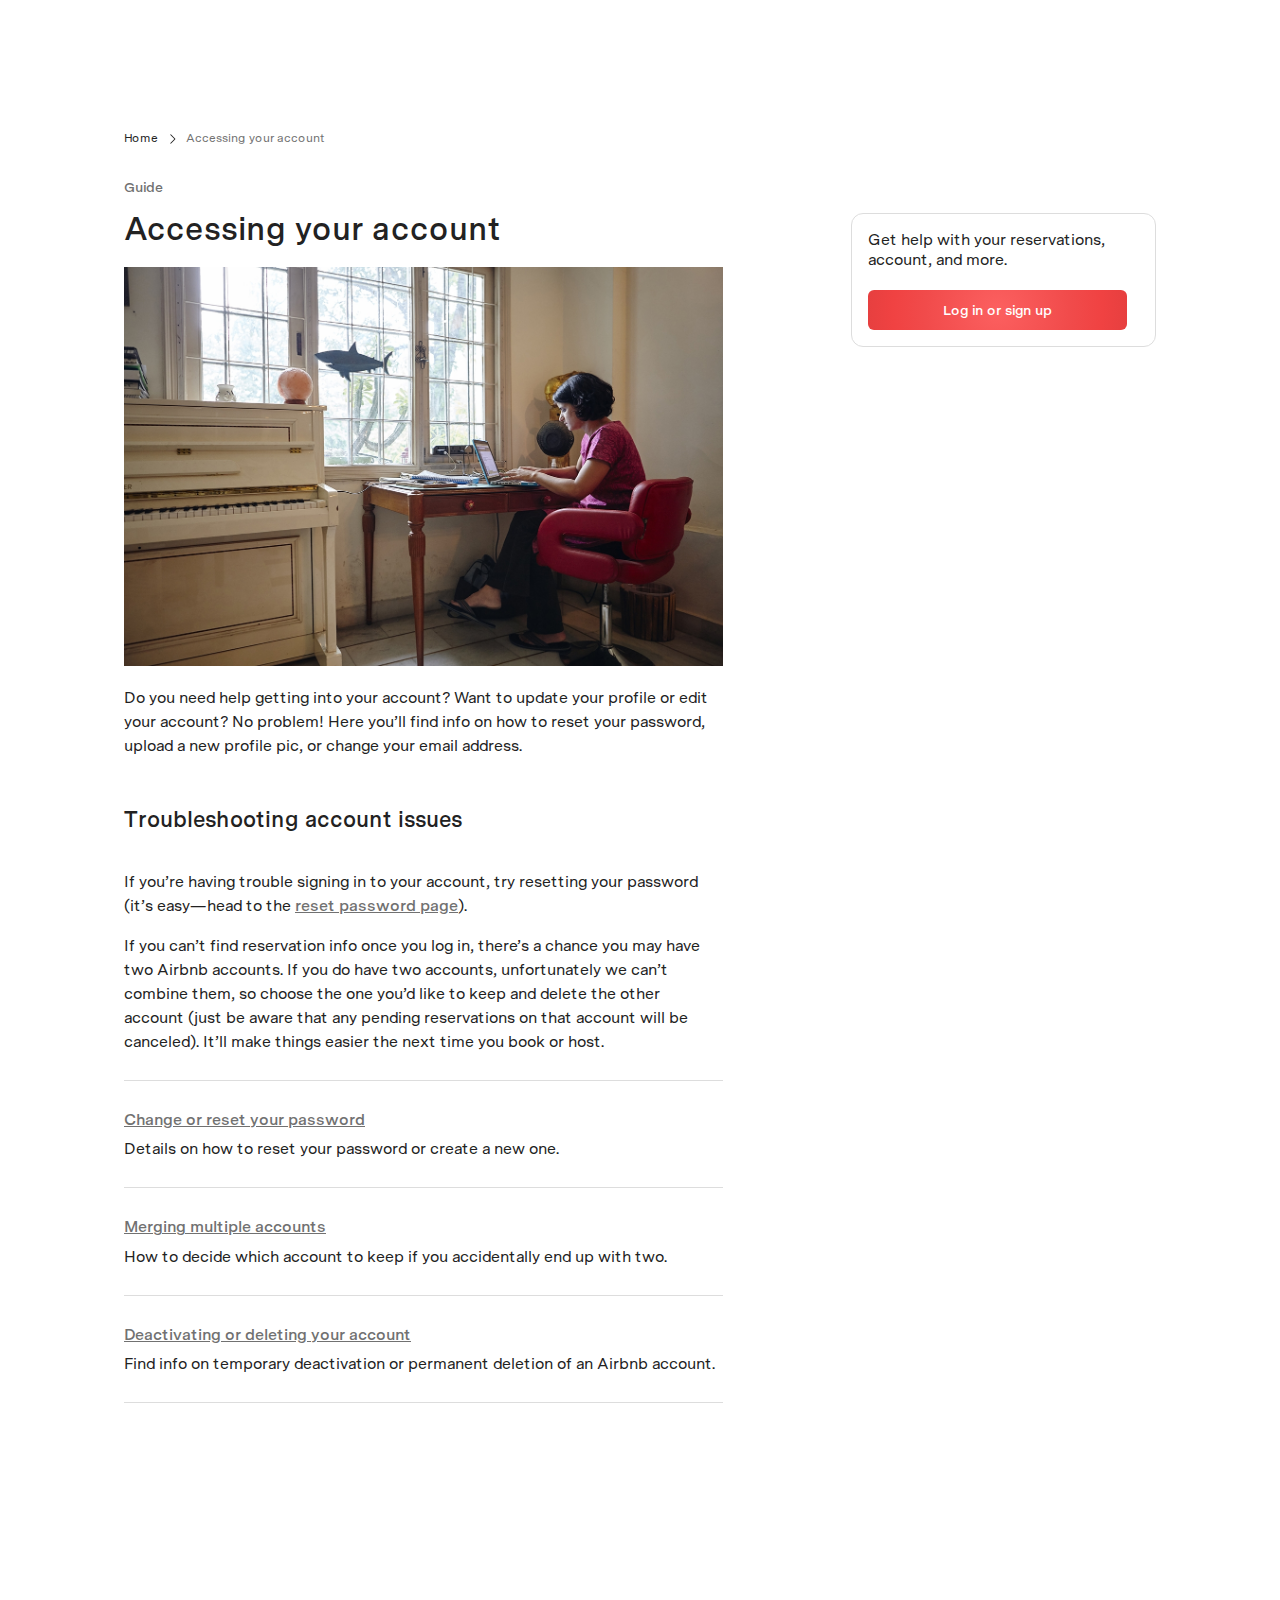
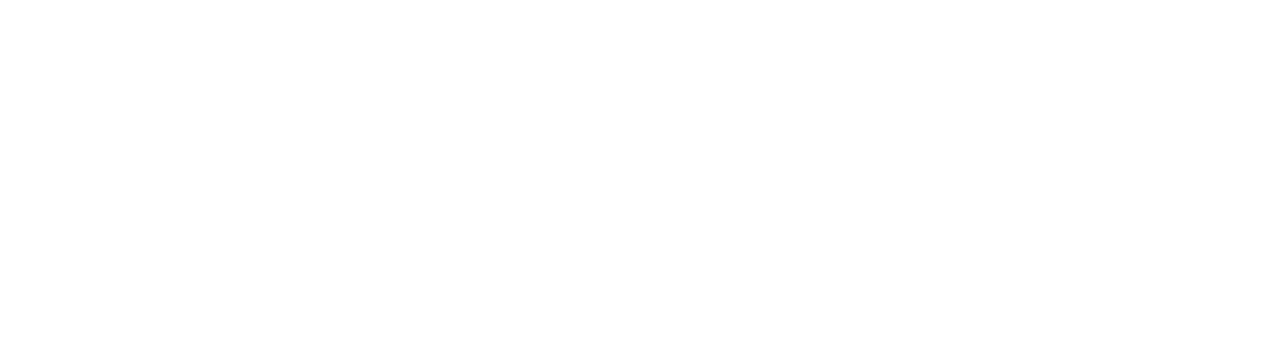
==== commit 8582a09b: "media" ====
--- a/help-details.html
+++ b/help-details.html
@@ -23,7 +23,7 @@
 
   <link rel="stylesheet" href="css/light.css" media="(prefers-color-scheme: light)">
   <link rel="stylesheet" href="css/dark.css" media="(prefers-color-scheme: dark)">
-  <link rel="stylesheet" href="css/style.css">
+  <link rel="stylesheet" href="css/main.css">
 </head>
 
 <body>
--- a/css/main.css
+++ b/css/main.css
@@ -0,0 +1,10 @@
+@import "../css/fonts.css";
+@import "../css/normalize.css";
+@import "../css/style.css";
+@import "../css/forms.css";
+@import "../lib/swiper.css";
+@import "../css/modal.css";
+@import "../css/help.css";
+@import "../css/tabs.css";
+@import "../css/help-details.css";
+@import "../css/media.css"; /* в конце! */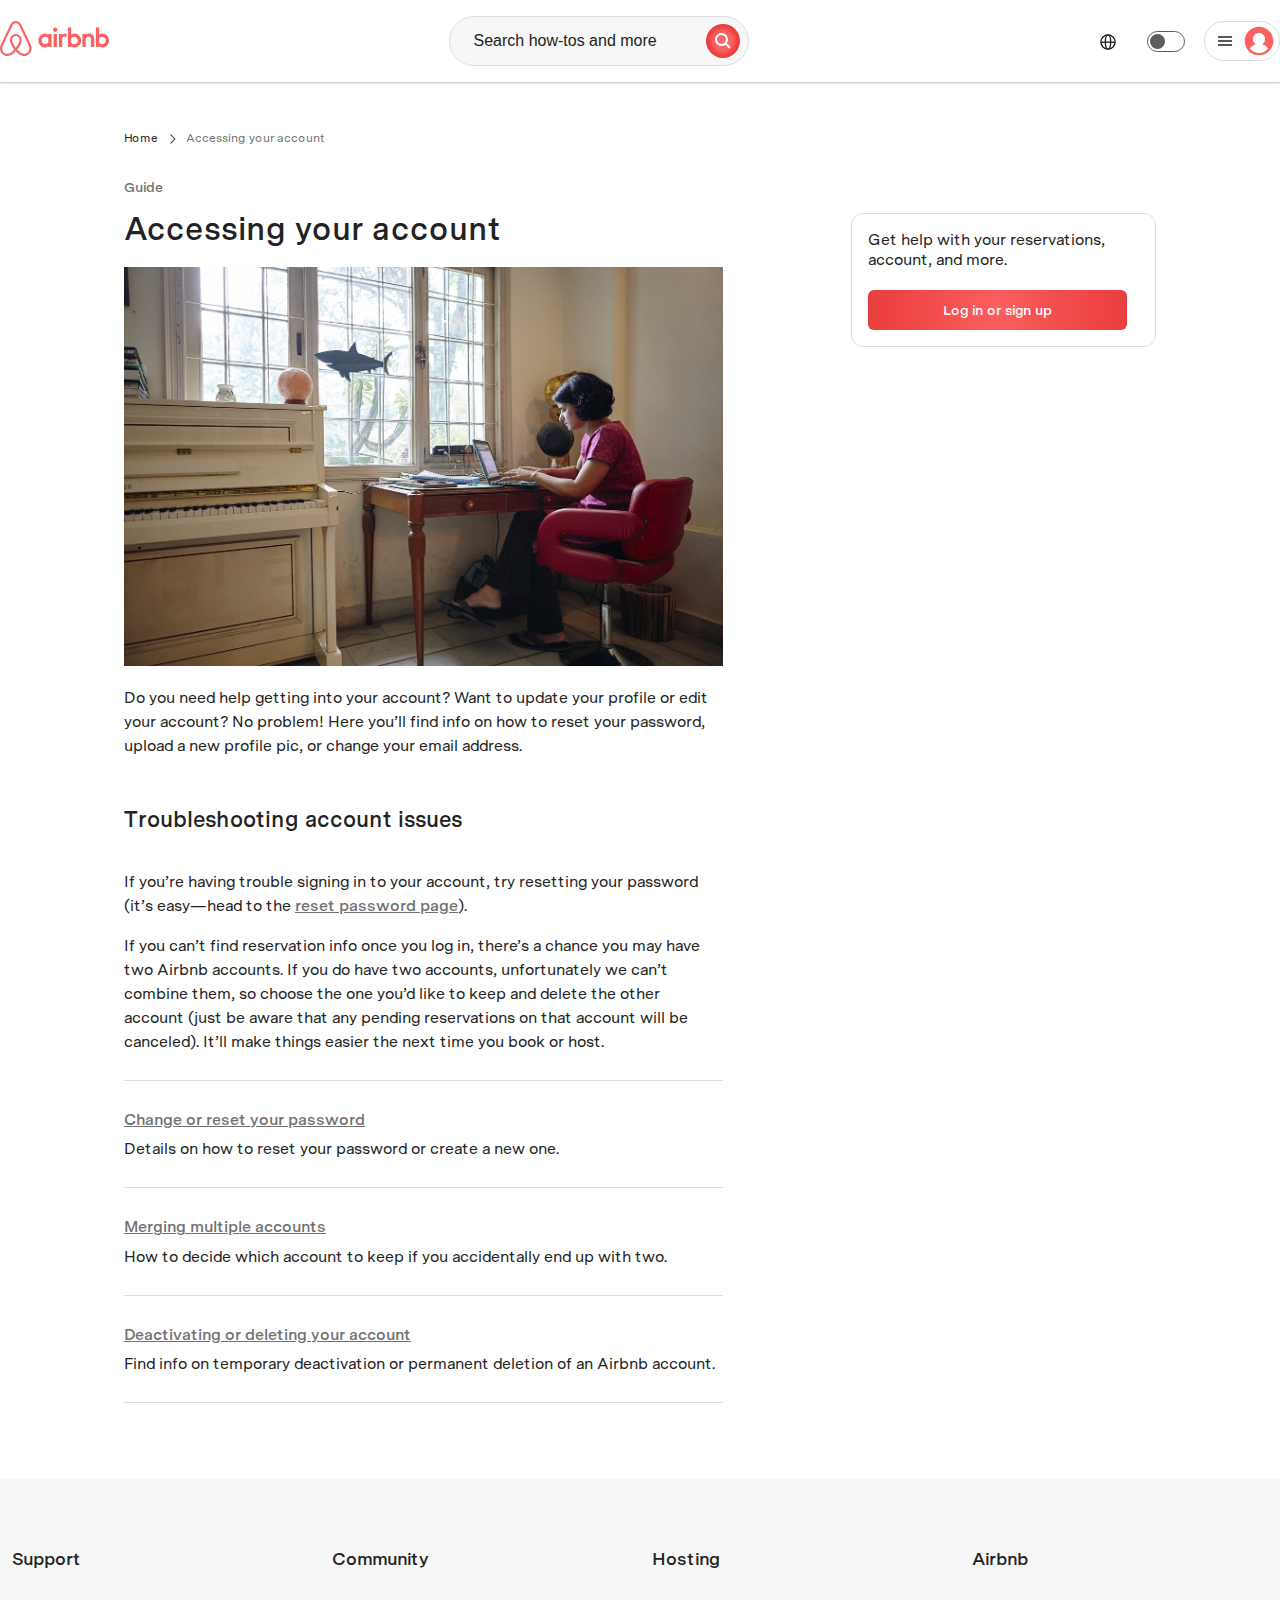
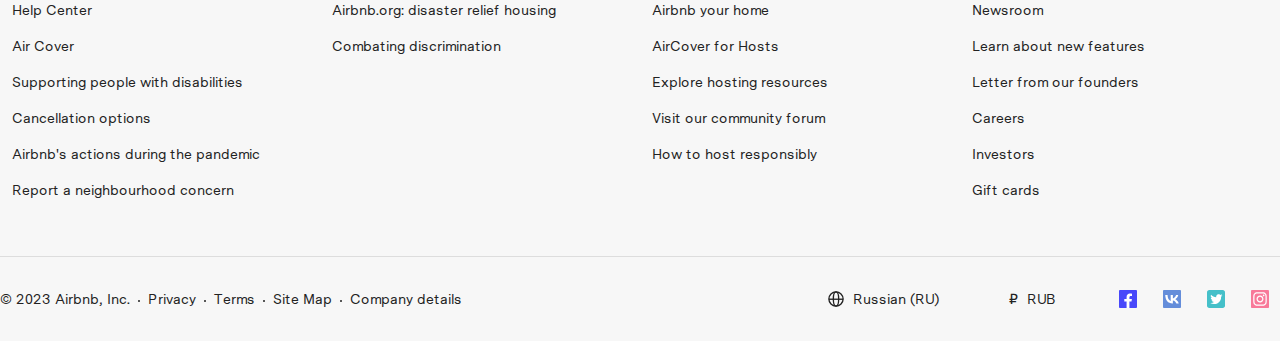
==== commit c9ffe366: "media" ====
--- a/help-details.html
+++ b/help-details.html
@@ -23,7 +23,7 @@
 
   <link rel="stylesheet" href="css/light.css" media="(prefers-color-scheme: light)">
   <link rel="stylesheet" href="css/dark.css" media="(prefers-color-scheme: dark)">
-  <link rel="stylesheet" href="css/main.css">
+  <link rel="stylesheet" href="css/style.css">
 </head>
 
 <body>
@@ -168,7 +168,7 @@
         <div class="wrapper-1">
          
         <nav class="help-details__nav">
-          <a href="#">
+          <a href="help.html">
             <span>Home</span>
           </a>
             <span class="help-details__nav__svg">
--- a/css/style.css
+++ b/css/style.css
@@ -0,0 +1,615 @@
+@import "../css/fonts.css";
+@import "../css/normalize.css";
+@import "../css/forms.css";
+@import "../lib/swiper.css";
+@import "../css/modal.css";
+@import "../css/help.css";
+@import "../css/tabs.css";
+@import "../css/help-details.css";
+@import "../css/media.css"; /* в конце! */
+
+body {
+  font-family: 'Messina Sans', sans-serif;
+  margin: 0;
+  color: #222222;
+  background-color: var(--bg-body);
+  position: relative;
+  min-height: 100vh;
+}
+
+* {
+  box-sizing: border-box;
+}
+
+h1,
+h2,
+h3,
+p {
+  margin: 0;
+}
+
+a {
+  text-decoration: none;
+  color: var(--nav-link-color);
+}
+
+img {
+  vertical-align: middle;
+  max-width: 100%;
+}
+
+.container {
+  width: 100%;
+  max-width: 1312px;
+  margin: 0 auto;
+}
+
+
+/* header */
+.header {
+  background-color: var(--body-color);
+  min-height: 72px;
+  box-sizing: border-box;
+  width: 100%;
+  z-index: 2;
+  padding: 16px 0;
+  position: fixed;
+  top: 0;
+  left: 0;
+  right: 0;
+  box-shadow: var(--box-shadow);
+}
+
+.header-nav {
+  display: inline-flex;
+  width: 64%;
+  flex-direction: row;
+  justify-content: center;
+  gap: 8px;
+}
+
+.header-nav__link {
+  font-family: 'Messina Sans', sans-serif;
+  font-weight: 400;
+  padding: 10px 0;
+  border: 0;
+  margin: 0 8px;
+  background-color: transparent;
+  position: relative;
+  text-transform: capitalize;
+}
+
+.header-nav__link::after,
+.link-active::after {
+  content: '';
+  height: 2px;
+  position: absolute;
+  bottom: 0;
+  width: 100%;
+  background-color: var(--nav-link-color);
+  inset-inline: 0;
+  transform: scaleX(0);
+  transition: transform 0.2s ease;
+}
+
+.header-nav__link:hover {
+  opacity: 0.65;
+}
+
+/* анимация линии при наведении на неактивную ссылку */
+.header-nav__link:hover::after {
+  transform: scaleX(1);
+  opacity: 0.65;
+}
+
+.link-active {
+  color: var(--accent-color);
+}
+
+/* активная ссылка должна быть непрозрачной */
+.link-active:hover {
+  opacity: 1;
+}
+
+/* активная ссылка должна быть непрозрачной */
+.link-active:hover::after {
+  opacity: 1;
+}
+
+/* анимация линии при наведении на активную ссылку */
+.link-active::after {
+  background-color: var(--accent-color);
+  transform: scaleX(1);
+}
+
+.header-buttons {
+  display: inline-flex;
+  width: 15%;
+  justify-content: space-between;
+}
+
+
+
+/* banner */
+.banner {
+  background-image: url(../images/banner/banner.jpg);
+  min-height: 100vh;
+  background-position: top left;
+  background-repeat: no-repeat;
+  background-size: cover;
+  padding: 48px 0;
+  margin-bottom: 40px;
+}
+
+
+.banner-description {
+  display: inline-flex;
+  flex-direction: column;
+  align-items: flex-start;
+  padding-top: 200px;
+}
+
+.banner-title {
+  font-size: 60px;
+  line-height: 52px;
+  margin-bottom: 30px;
+  color: var(--banner-title);
+}
+
+.banner-title span {
+  font-size: 48px;
+  line-height: 52px;
+  color: #ffffff;
+}
+
+.banner-subtitle {
+  font-size: 16px;
+  line-height: 20px;
+  margin-bottom: 40px;
+  color: #ffffff;
+}
+
+/* swiper-slider   */
+.swiper-button-prev,
+.swiper-button-next {
+  --swiper-navigation-size: 14px;
+  top: 2%;
+  color: #ffffff;
+  background-color: transparent;
+  border: 1px solid #fff;
+  border-radius: 6px;
+  width: 32px;
+  height: 32px;
+}
+
+.swiper-button-prev {
+  left: 94.5%;
+}
+
+.swiper-button-next {
+  right: 0;
+}
+
+.swiper-button-next::after,
+.swiper-button-prev::after {
+  font-size: 12px;
+}
+
+main {
+  padding: 72px 0 458px;
+}
+
+
+
+
+
+
+/* cards */
+.cards {
+  padding: 30px 0;
+}
+
+.card-wrapper {
+  position: relative;
+  width: 313px;
+  display: inline-flex;
+}
+
+.card {
+  margin-bottom: 30px;
+}
+
+.card img {
+  max-width: 100%;
+  height: 313px;
+  vertical-align: middle;
+  /* убираем зазор снизу */
+  object-fit: cover;
+  border-radius: 6px;
+}
+
+.card-image {
+  min-height: 313px;
+  border-radius: 6px;
+  position: relative;
+  margin-bottom: 16px;
+}
+
+.card-link {
+  display: block;
+  height: 100%;
+  width: 100%;
+  outline: none;
+  position: absolute;
+  top: 0;
+  left: 0;
+  right: 0;
+  bottom: 0;
+  background: transparent;
+  z-index: 1;
+  /* пользователь может перейти по ссылке на новой вкладке */
+}
+
+.card-heart {
+  display: inline-block;
+  fill: rgba(0, 0, 0, 0.5);
+  height: 24px;
+  width: 24px;
+  stroke: #FFFFFF;
+  stroke-width: 2;
+  vertical-align: middle;
+  position: absolute;
+  z-index: 1;
+  /* перекрытие кликабельной ссылки на карточке */
+  top: 18px;
+  right: 18px;
+}
+
+.heart-active {
+  fill: #FF385C;
+}
+
+.card-host {
+  padding: 4px 8px;
+  border-radius: 6px;
+  background-color: #fff;
+  position: absolute;
+  top: 18px;
+  left: 18px;
+  font-size: 14px;
+  font-weight: 600;
+  color: #222;
+}
+
+.card-text__title {
+  white-space: nowrap;
+  overflow-x: hidden;
+  text-overflow: ellipsis;
+  max-width: 230px;
+}
+
+.card-text__title,
+.card-text__rating {
+  font-size: 14px;
+  margin-bottom: 8px;
+  font-weight: 600;
+}
+
+.text-secondary {
+  font-size: 14px;
+  font-weight: normal;
+  margin-bottom: 8px;
+}
+
+.card-text__descr {
+  display: -webkit-box;
+  -webkit-line-clamp: 2;
+  -webkit-box-orient: vertical;
+  overflow: hidden;
+  text-overflow: ellipsis;
+}
+
+.card-text__price {
+  width: 48%;
+}
+
+.price-prev {
+  text-decoration: line-through;
+  font-weight: 600;
+}
+
+.price-current {
+  font-weight: 600;
+  color: var(--title-color);
+  position: relative;
+}
+
+.price-current::after {
+  content: '';
+  display: inline-block;
+  width: 2px;
+  height: 2px;
+  background-color: #5E5E5E;
+  border-radius: 50%;
+  margin-left: 4px;
+  vertical-align: middle;
+  position: absolute;
+  top: 50%;
+  margin-top: -1px;
+}
+
+h3 {
+  font-size: 16px;
+  line-height: 19px;
+}
+
+.km,
+.date {
+  color: #717171;
+  font-size: 12px;
+  line-height: 14px;
+}
+
+.night {
+  color: #222222;
+  font-size: 14px;
+  line-height: 17px;
+}
+
+
+/* footer */
+.footer {
+  padding: 22px 0;
+  background-color: var(--bg-footer);
+  position: absolute;
+  bottom: 0;
+  left: 0;
+  right: 0;
+  width: 100%;
+}
+
+.footer-rights {
+  font-weight: 400;
+  font-size: 16px;
+  line-height: 24px;
+  color: var(--title-color);
+}
+
+.footer-top {
+  padding: 48px 0;
+  display: flex;
+  justify-content: space-between;
+}
+
+.footer-top__column {
+  display: flex;
+  flex-direction: column;
+  padding: 0 12px;
+  width: 100%;
+}
+
+.footer-top__column h3 {
+  font-size: 18px;
+  font-weight: 600;
+  margin-bottom: 24px;
+  margin-top: 0;
+}
+
+.footer-link {
+  color: var(--nav-link-color);
+  font-weight: 400;
+  font-size: 14px;
+  line-height: 36px;
+}
+
+.footer-link:hover {
+  text-decoration: underline;
+}
+
+.footer-bottom {
+  display: flex;
+  justify-content: space-between;
+  align-items: center;
+  border-top: var(--line-footer);
+  padding-top: 22px;
+}
+
+.footer-bottom__row {
+  display: flex;
+  align-items: center;
+}
+
+.footer-bottom__row h3 {
+  font-size: 14px;
+  font-weight: 400;
+}
+
+.footer-bottom__row:nth-child(1) .footer-link::before {
+  content: "";
+  vertical-align: middle;
+  width: 2px;
+  height: 2px;
+  border-radius: 50%;
+  margin: 0 8px;
+  display: inline-block;
+}
+
+.footer-rights {
+  font-weight: 400;
+  font-size: 16px;
+  line-height: 24px;
+  color: var(--title-color);
+}
+
+.footer-bottom__row button {
+  background-color: transparent;
+  border: transparent;
+  cursor: pointer;
+  padding: 10px;
+  border-radius: 6px;
+  font-size: 14px;
+  font-weight: 400;
+}
+
+.mr-5 {
+  margin-right: 5px;
+}
+
+.mr-8 {
+  width: 40px;
+  height: 40px;
+  padding: 11px;
+  border-radius: 50%;
+  margin-left: 4px;
+  background-color: transparent;
+}
+
+
+/* .dropdown-button */
+.dropdown-button {
+  display: inline-flex;
+  justify-content: space-between;
+  align-items: center;
+  padding: 5px 5px 5px 12px;
+  margin: 0;
+  min-width: 76px;
+  max-height: 38px;
+  border-radius: 4px;
+  background-color: var(--dropdown-button-bg);
+  border: 1px solid var(--dropdown-border-color);
+  border-radius: 21px;
+  outline: none;
+  cursor: pointer;
+  position: relative;
+}
+
+.dropdown-button:hover,
+.dropdown-button:focus {
+  box-shadow: var(--dropdown-box-shadow);
+}
+
+.dropdown-button .icon svg path {
+  stroke: var(--nav-link-color);
+}
+
+.dropdown-button .avatar svg path {
+  fill: var(--accent-color);
+}
+
+.avatar {
+  width: 30px;
+  height: 30px;
+  color: var(--avatar-bg);
+}
+
+.avatar img {
+  object-fit: cover;
+  width: 100%;
+  height: 100%;
+  border-radius: 50%;
+}
+
+.dropdown-menu {
+  display: none;
+  background-color: var(--dropdown-button-bg);
+  color: var(--nav-link-color);
+  flex-direction: column;
+  align-items: flex-start;
+  border-radius: 12px;
+  box-shadow: 0 2px 16px var(--dropdown-shadow);
+  margin-top: 34px;
+  padding: 8px 0;
+  position: absolute;
+  right: 0;
+  top: 50%;
+  /* max-height: calc(100vh - 100px); */
+  overflow-y: auto;
+  min-width: 240px;
+}
+
+.dropdown-show {
+  display: inline-flex;
+}
+
+.dropdown-menu a {
+  padding: 12px 16px;
+  font-size: 14px;
+  font-weight: 400;
+  display: inline-block;
+  width: 100%;
+  white-space: nowrap;
+  text-overflow: ellipsis;
+  max-width: 240px;
+  overflow-x: hidden;
+  text-align: left;
+  letter-spacing: 0.5px;
+}
+
+.dropdown-menu a:hover {
+  background-color: var(--bg-hover);
+}
+ 
+
+.dropdown-line {
+  background-color:var(--dropdown-line);
+  height: 1px;
+  width: 100%;
+  margin: 8px 0;
+}
+
+
+
+/* skeleton */
+.skeleton {
+  position: relative;
+}
+
+.skeleton::before {
+  content: '';
+  position: absolute;
+  top: 0;
+  left: 0;
+  width: 100%;
+  height: 100%;
+  z-index: 3;
+  background: linear-gradient(90deg, #eee, #f9f9f9, #eee);
+  background-size: 200%;
+  animation: skeleton 1s infinite reverse;
+}
+
+@keyframes skeleton {
+  0% {
+    background-position: -100% 0;
+  }
+
+  100% {
+    background-position: 100% 0;
+  }
+}
+
+
+
+/* утилиты, атомарные классы */
+.mt-16 {
+  margin-top: 16px;
+}
+
+
+.inline {
+  display: inline-block;
+  vertical-align: middle;
+}
+
+.ml-8 {
+  margin-left: 8px;
+}
+
+.flex,
+.flex-start {
+  display: flex;
+  justify-content: space-between;
+}
+
+.flex {
+  align-items: center;
+}
